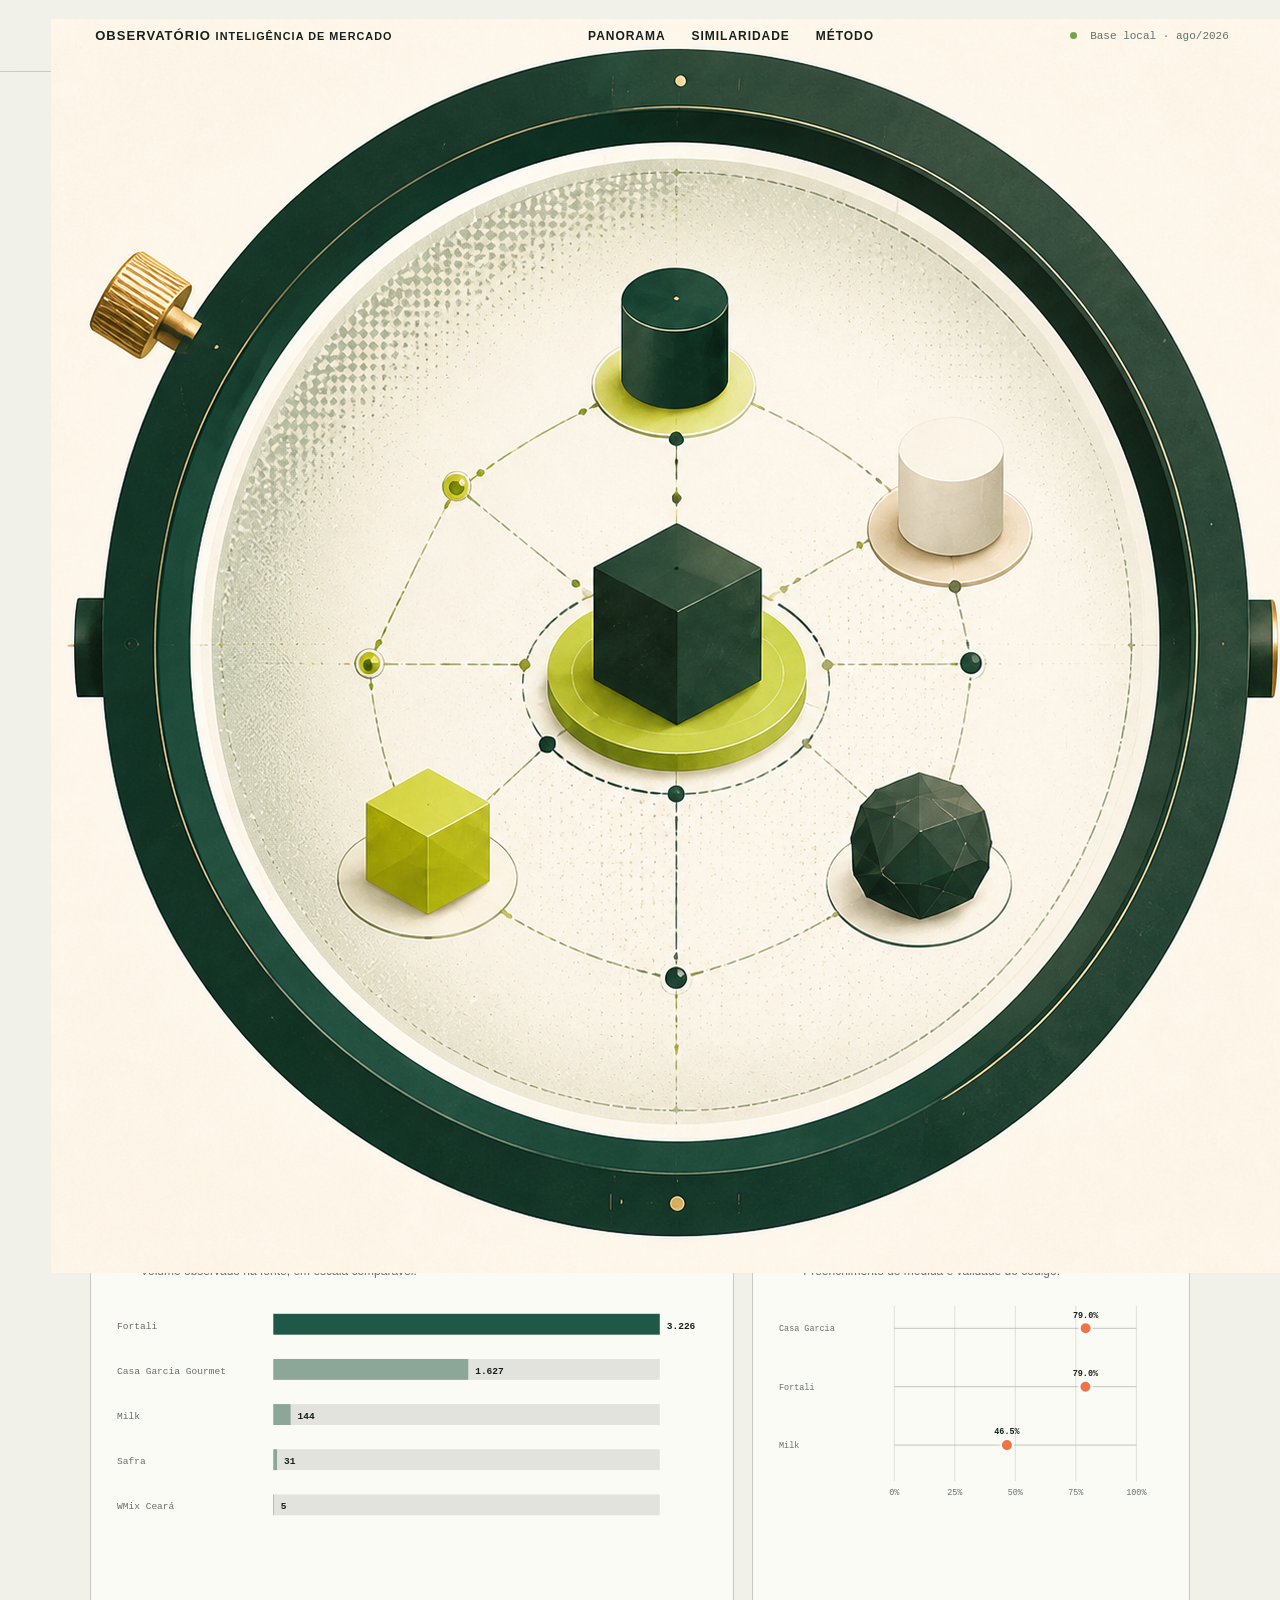
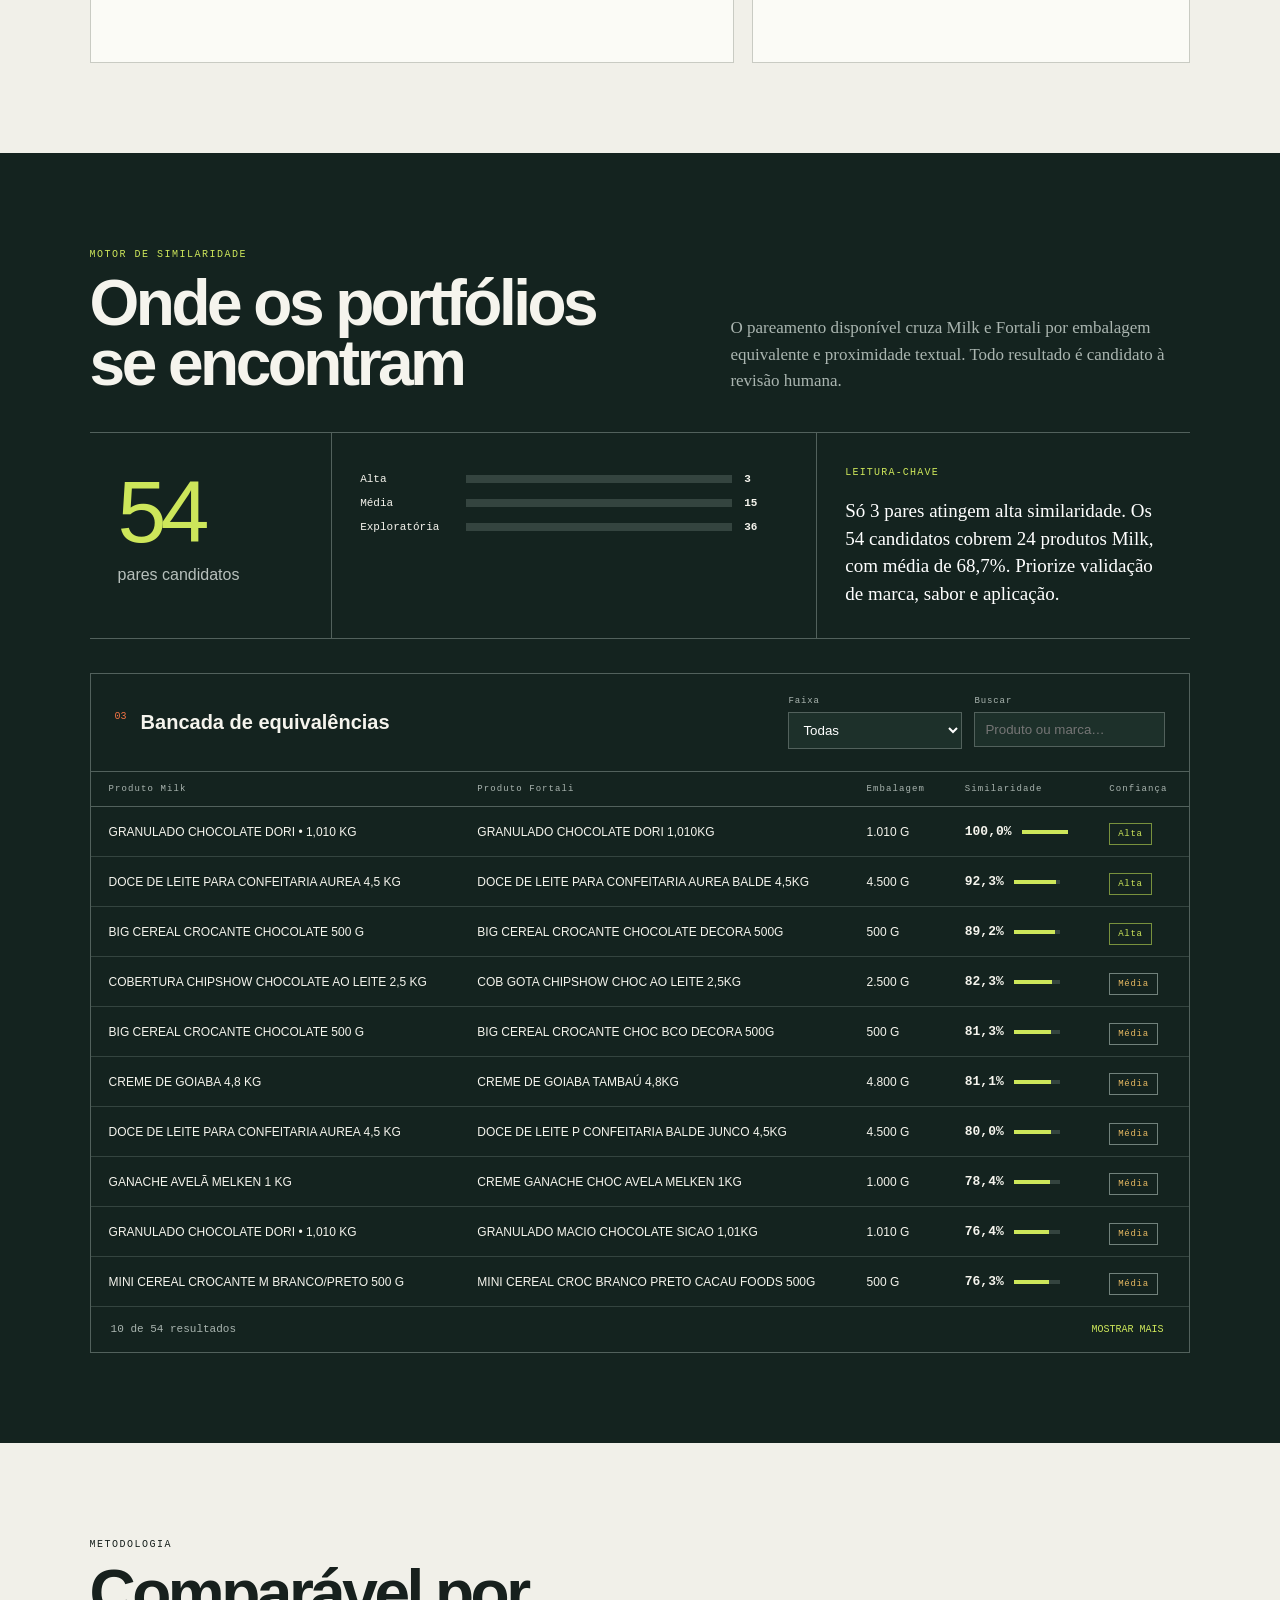
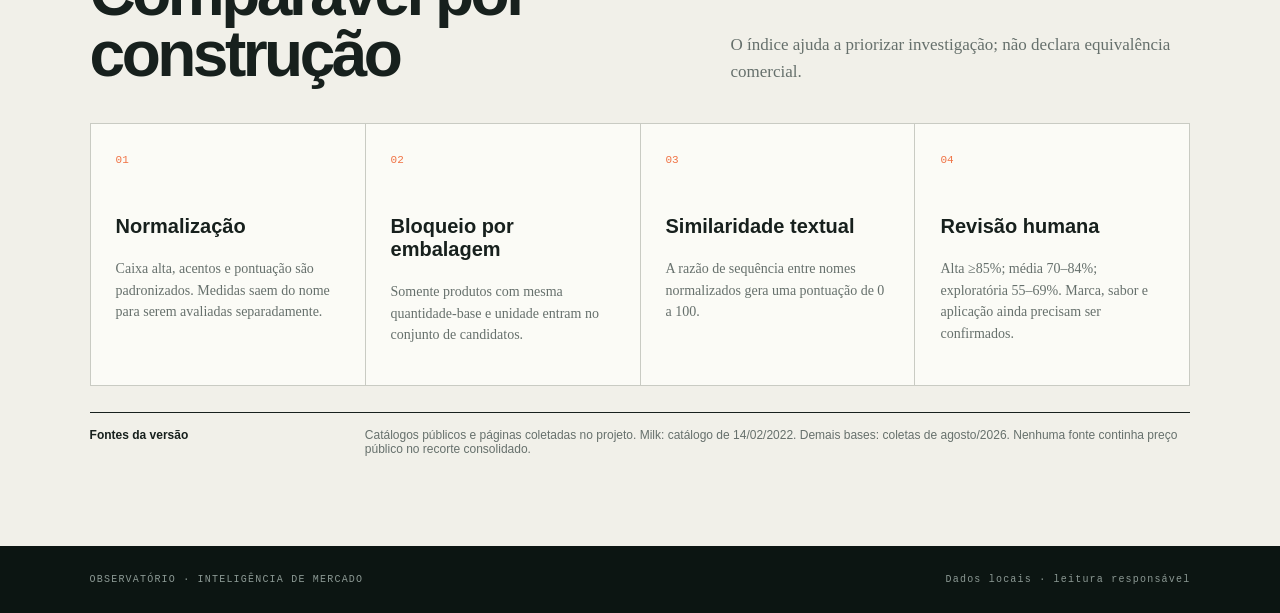
==== index.html @ 1e9b5411 "Publica site do Observatorio no GitHub Pages" ====
<!doctype html>
<html lang="pt-BR">
<head>
  <meta charset="utf-8">
  <meta name="viewport" content="width=device-width, initial-scale=1">
  <meta name="description" content="Observatório de inteligência competitiva com cobertura de catálogos e similaridade de produtos.">
  <title>Observatório — Inteligência de Mercado</title>
  <link rel="stylesheet" href="styles.css">
  <link rel="stylesheet" href="readability.css">
</head>
<body>
  <header class="topbar">
    <a class="brand" href="#inicio" aria-label="Observatório, Inteligência de Mercado, início"><span class="brand-mark"><img src="assets/observatorio-mark.png" alt=""></span><span class="brand-copy">OBSERVATÓRIO <small>INTELIGÊNCIA DE MERCADO</small></span></a>
    <nav aria-label="Navegação principal">
      <a href="#panorama">Panorama</a><a href="#similaridade">Similaridade</a><a href="#metodologia">Método</a>
    </nav>
    <span class="status"><i></i> Base local · ago/2026</span>
  </header>

  <main id="inicio">
    <section class="hero">
      <div class="eyebrow"><span>INTELIGÊNCIA COMPETITIVA</span><b>01</b></div>
      <h1>O mercado em foco.<br><em>Decisões em movimento.</em></h1>
      <p>Uma leitura objetiva do portfólio público de distribuidores, com cobertura, qualidade dos dados e produtos potencialmente equivalentes.</p>
      <div class="hero-actions"><a class="button primary" href="#similaridade">Explorar equivalências <span>↘</span></a><a class="button ghost" href="#metodologia">Como calculamos</a></div>
      <div class="hero-note"><span>ESCOPO ATUAL</span><strong>Variedade · nomes · embalagens</strong><small>Preços públicos não disponíveis nas fontes coletadas.</small></div>
    </section>

    <section class="section" id="panorama">
      <div class="section-head"><div><span class="kicker">PANORAMA DO MERCADO</span><h2>Amplitude da observação</h2></div><p>Fontes públicas consolidadas em diferentes níveis de detalhe. Compare produto com produto apenas onde a granularidade permite.</p></div>
      <div class="kpi-grid" id="kpis" aria-live="polite"></div>
      <div class="grid two">
        <article class="panel chart-panel"><div class="panel-head"><div><span class="panel-index">01</span><h3>Itens públicos por empresa</h3><p>Volume observado na fonte, em escala comparável.</p></div><span class="unit">ITENS</span></div><div id="coverageChart" class="chart" role="img" aria-label="Gráfico de barras de itens públicos por empresa"></div></article>
        <article class="panel chart-panel"><div class="panel-head"><div><span class="panel-index">02</span><h3>Prontidão para comparação</h3><p>Preenchimento de medida e validade do código.</p></div><span class="unit">%</span></div><div id="qualityChart" class="chart" role="img" aria-label="Gráfico de pontos da qualidade dos catálogos"></div></article>
      </div>
    </section>

    <section class="section dark" id="similaridade">
      <div class="section-head"><div><span class="kicker lime">MOTOR DE SIMILARIDADE</span><h2>Onde os portfólios se encontram</h2></div><p>O pareamento disponível cruza Milk e Fortali por embalagem equivalente e proximidade textual. Todo resultado é candidato à revisão humana.</p></div>
      <div class="similarity-summary">
        <div><span class="big-number" id="candidateCount">—</span><p>pares candidatos</p></div>
        <div class="distribution" id="distribution"></div>
        <div class="callout"><span>LEITURA-CHAVE</span><p id="insightText">Carregando análise…</p></div>
      </div>

      <div class="workbench">
        <div class="workbench-head"><div><span class="panel-index">03</span><h3>Bancada de equivalências</h3></div><div class="filters"><label>Faixa<select id="classFilter"><option value="Todas">Todas</option><option value="Alta">Alta · ≥85%</option><option value="Média">Média · 70–84%</option><option value="Baixa">Exploratória · 55–69%</option></select></label><label class="search-label">Buscar<input id="searchInput" type="search" placeholder="Produto ou marca…"></label></div></div>
        <div class="table-wrap"><table><thead><tr><th>Produto Milk</th><th>Produto Fortali</th><th>Embalagem</th><th>Similaridade</th><th>Confiança</th></tr></thead><tbody id="matchesBody"></tbody></table></div>
        <div class="table-footer"><span id="resultCount"></span><button id="loadMore" type="button">Mostrar mais</button></div>
      </div>
    </section>

    <section class="section method" id="metodologia">
      <div class="section-head"><div><span class="kicker">METODOLOGIA</span><h2>Comparável por construção</h2></div><p>O índice ajuda a priorizar investigação; não declara equivalência comercial.</p></div>
      <div class="method-grid">
        <article><b>01</b><h3>Normalização</h3><p>Caixa alta, acentos e pontuação são padronizados. Medidas saem do nome para serem avaliadas separadamente.</p></article>
        <article><b>02</b><h3>Bloqueio por embalagem</h3><p>Somente produtos com mesma quantidade-base e unidade entram no conjunto de candidatos.</p></article>
        <article><b>03</b><h3>Similaridade textual</h3><p>A razão de sequência entre nomes normalizados gera uma pontuação de 0 a 100.</p></article>
        <article><b>04</b><h3>Revisão humana</h3><p>Alta ≥85%; média 70–84%; exploratória 55–69%. Marca, sabor e aplicação ainda precisam ser confirmados.</p></article>
      </div>
      <div class="source-note"><strong>Fontes da versão</strong><p>Catálogos públicos e páginas coletadas no projeto. Milk: catálogo de 14/02/2022. Demais bases: coletas de agosto/2026. Nenhuma fonte continha preço público no recorte consolidado.</p></div>
    </section>
  </main>
  <footer><span>OBSERVATÓRIO · INTELIGÊNCIA DE MERCADO</span><span>Dados locais · leitura responsável</span></footer>
  <script src="app.js"></script>
</body>
</html>
---- styles.css ----
:root{--ink:#17201d;--paper:#f1f0e9;--white:#fbfbf6;--line:#c9cbc3;--muted:#66706c;--green:#1f5846;--lime:#cde65a;--orange:#f07345;--dark:#14231f;--mono:"Courier New",monospace;--sans:Arial,"Helvetica Neue",sans-serif}*{box-sizing:border-box}html{scroll-behavior:smooth}body{margin:0;background:var(--paper);color:var(--ink);font-family:var(--sans)}a{color:inherit}.topbar{height:72px;display:flex;align-items:center;gap:36px;padding:0 4vw;border-bottom:1px solid var(--line);position:sticky;top:0;z-index:20;background:rgba(241,240,233,.94);backdrop-filter:blur(12px)}.brand{display:flex;align-items:center;gap:10px;text-decoration:none;font-weight:800;letter-spacing:.08em;font-size:13px}.brand-mark{display:grid;place-items:center;width:34px;height:34px;border-radius:50%;background:var(--green);color:var(--lime);font-family:var(--mono);font-size:12px}.topbar nav{display:flex;gap:26px;margin:auto}.topbar nav a{text-decoration:none;font-size:12px;font-weight:700;text-transform:uppercase;letter-spacing:.08em}.status{font:11px var(--mono);color:var(--muted)}.status i{display:inline-block;width:7px;height:7px;border-radius:50%;background:#77a448;margin-right:7px}.hero{min-height:680px;padding:70px 7vw 60px;display:grid;grid-template-columns:1.5fr .6fr;grid-template-rows:auto 1fr auto;column-gap:8vw;position:relative;overflow:hidden}.hero:after{content:"";position:absolute;width:520px;height:520px;border:100px solid rgba(31,88,70,.07);border-radius:50%;right:-130px;top:95px}.eyebrow{grid-column:1/-1;display:flex;justify-content:space-between;border-top:1px solid var(--ink);padding-top:12px;font:11px var(--mono);letter-spacing:.12em}.eyebrow b{font-weight:400}.hero h1{font-size:clamp(54px,7vw,108px);line-height:.88;letter-spacing:-.065em;margin:70px 0 30px;max-width:1000px;z-index:1}.hero h1 em{font-family:Georgia,serif;font-weight:400;color:var(--green)}.hero>p{grid-column:2;align-self:center;font:18px/1.5 Georgia,serif;color:#3f4945;z-index:1}.hero-actions{display:flex;gap:12px;align-items:end}.button{padding:15px 19px;text-decoration:none;text-transform:uppercase;font-size:11px;font-weight:800;letter-spacing:.08em;border:1px solid var(--ink)}.button.primary{background:var(--ink);color:white}.button.primary span{margin-left:28px;color:var(--lime)}.button.ghost{background:transparent}.hero-note{align-self:end;border-left:3px solid var(--orange);padding-left:16px;display:grid;gap:5px}.hero-note span,.unit,.kicker{font:10px var(--mono);letter-spacing:.15em}.hero-note strong{font-size:13px}.hero-note small{color:var(--muted)}.section{padding:90px 7vw}.section-head{display:grid;grid-template-columns:1fr minmax(280px,460px);gap:60px;align-items:end;margin-bottom:38px}.section-head h2{font-size:clamp(38px,5vw,68px);letter-spacing:-.055em;line-height:.95;margin:12px 0 0}.section-head>p{font:17px/1.55 Georgia,serif;color:var(--muted);margin:0}.kpi-grid{display:grid;grid-template-columns:repeat(4,1fr);gap:1px;background:var(--line);border:1px solid var(--line);margin-bottom:18px}.kpi{background:var(--white);padding:22px;min-height:142px}.kpi span{font:10px var(--mono);letter-spacing:.1em;color:var(--muted)}.kpi strong{display:block;font-size:42px;letter-spacing:-.05em;margin:22px 0 6px}.kpi small{color:var(--muted)}.grid.two{display:grid;grid-template-columns:1.25fr .85fr;gap:18px}.panel{background:var(--white);border:1px solid var(--line);padding:26px}.panel-head{display:flex;justify-content:space-between}.panel-head>div{display:grid;grid-template-columns:auto 1fr;column-gap:12px}.panel-index{font:10px var(--mono);color:var(--orange)}.panel h3,.workbench h3{font-size:20px;margin:0}.panel-head p{grid-column:2;color:var(--muted);font-size:12px;margin:6px 0}.chart{min-height:330px;margin-top:22px}.chart svg{width:100%;height:auto;overflow:visible}.bar-label,.axis-label{font:11px var(--mono);fill:var(--muted)}.bar-value{font:700 11px var(--mono);fill:var(--ink)}.dark{background:var(--dark);color:#f5f4ed}.dark .section-head>p{color:#aab5b0}.lime{color:var(--lime)}.similarity-summary{display:grid;grid-template-columns:.65fr 1.3fr 1fr;border-top:1px solid #52615c;border-bottom:1px solid #52615c}.similarity-summary>div{padding:28px;border-right:1px solid #52615c}.similarity-summary>div:last-child{border:0}.big-number{font-size:88px;letter-spacing:-.07em;color:var(--lime)}.similarity-summary p{margin:3px 0;color:#b7c0bc}.dist-row{display:grid;grid-template-columns:94px 1fr 44px;gap:12px;align-items:center;margin:12px 0;font:11px var(--mono)}.dist-track{height:8px;background:#34443f}.dist-fill{height:100%;background:var(--lime)}.dist-row.medium .dist-fill{background:#e6b861}.dist-row.low .dist-fill{background:#899791}.callout span{font:10px var(--mono);color:var(--lime);letter-spacing:.12em}.callout p{font:19px/1.45 Georgia,serif;color:white;margin-top:18px}.workbench{margin-top:34px;border:1px solid #52615c}.workbench-head{padding:22px 24px;display:flex;justify-content:space-between;align-items:center}.workbench-head>div:first-child{display:flex;gap:14px}.filters{display:flex;gap:12px}.filters label{font:9px var(--mono);letter-spacing:.1em;color:#aab5b0}.filters select,.filters input{display:block;margin-top:6px;background:#1d302a;color:white;border:1px solid #52615c;padding:9px 10px;min-width:170px}.table-wrap{overflow:auto}table{border-collapse:collapse;width:100%;min-width:850px}th{text-align:left;padding:12px 18px;border-top:1px solid #52615c;border-bottom:1px solid #52615c;font:9px var(--mono);letter-spacing:.12em;color:#aab5b0}td{padding:17px 18px;border-bottom:1px solid #34443f;font-size:12px;vertical-align:middle}.score{display:flex;align-items:center;gap:10px;font:700 13px var(--mono)}.score i{display:block;width:46px;height:4px;background:#34443f}.score i:after{content:"";display:block;width:var(--score);height:100%;background:var(--lime)}.badge{padding:5px 8px;border:1px solid #71817b;font:9px var(--mono);letter-spacing:.08em}.badge.high{color:var(--lime);border-color:#78913d}.badge.medium{color:#e6b861}.table-footer{padding:16px 20px;display:flex;justify-content:space-between;color:#aab5b0;font:11px var(--mono)}.table-footer button{background:none;border:0;color:var(--lime);text-transform:uppercase;font:10px var(--mono);cursor:pointer}.method-grid{display:grid;grid-template-columns:repeat(4,1fr);gap:1px;background:var(--line);border:1px solid var(--line)}.method-grid article{background:var(--white);padding:25px;min-height:230px}.method-grid b{font:11px var(--mono);color:var(--orange)}.method-grid h3{font-size:20px;margin-top:48px}.method-grid p{color:var(--muted);font:14px/1.55 Georgia,serif}.source-note{margin-top:26px;border-top:1px solid var(--ink);padding-top:15px;display:grid;grid-template-columns:1fr 3fr;font-size:12px}.source-note p{margin:0;color:var(--muted)}footer{padding:28px 7vw;background:#0c1512;color:#8c9994;display:flex;justify-content:space-between;font:10px var(--mono);letter-spacing:.12em}@media(max-width:900px){.topbar nav,.status{display:none}.hero{display:block;min-height:auto}.hero h1{margin-top:65px}.hero>p{max-width:560px;margin:40px 0}.hero-note{margin-top:35px}.section-head,.grid.two{grid-template-columns:1fr}.kpi-grid,.method-grid{grid-template-columns:repeat(2,1fr)}.similarity-summary{grid-template-columns:1fr}.similarity-summary>div{border-right:0;border-bottom:1px solid #52615c}.workbench-head{align-items:flex-start;gap:20px;flex-direction:column}.filters{width:100%;flex-wrap:wrap}.filters label,.filters select,.filters input{flex:1;min-width:150px}}@media(max-width:560px){.topbar{height:60px}.hero,.section{padding:55px 20px}.hero h1{font-size:50px}.hero-actions{align-items:stretch;flex-direction:column}.kpi-grid,.method-grid{grid-template-columns:1fr}.section-head{gap:24px}.big-number{font-size:68px}.source-note{grid-template-columns:1fr;gap:10px}footer{gap:20px;flex-direction:column}}
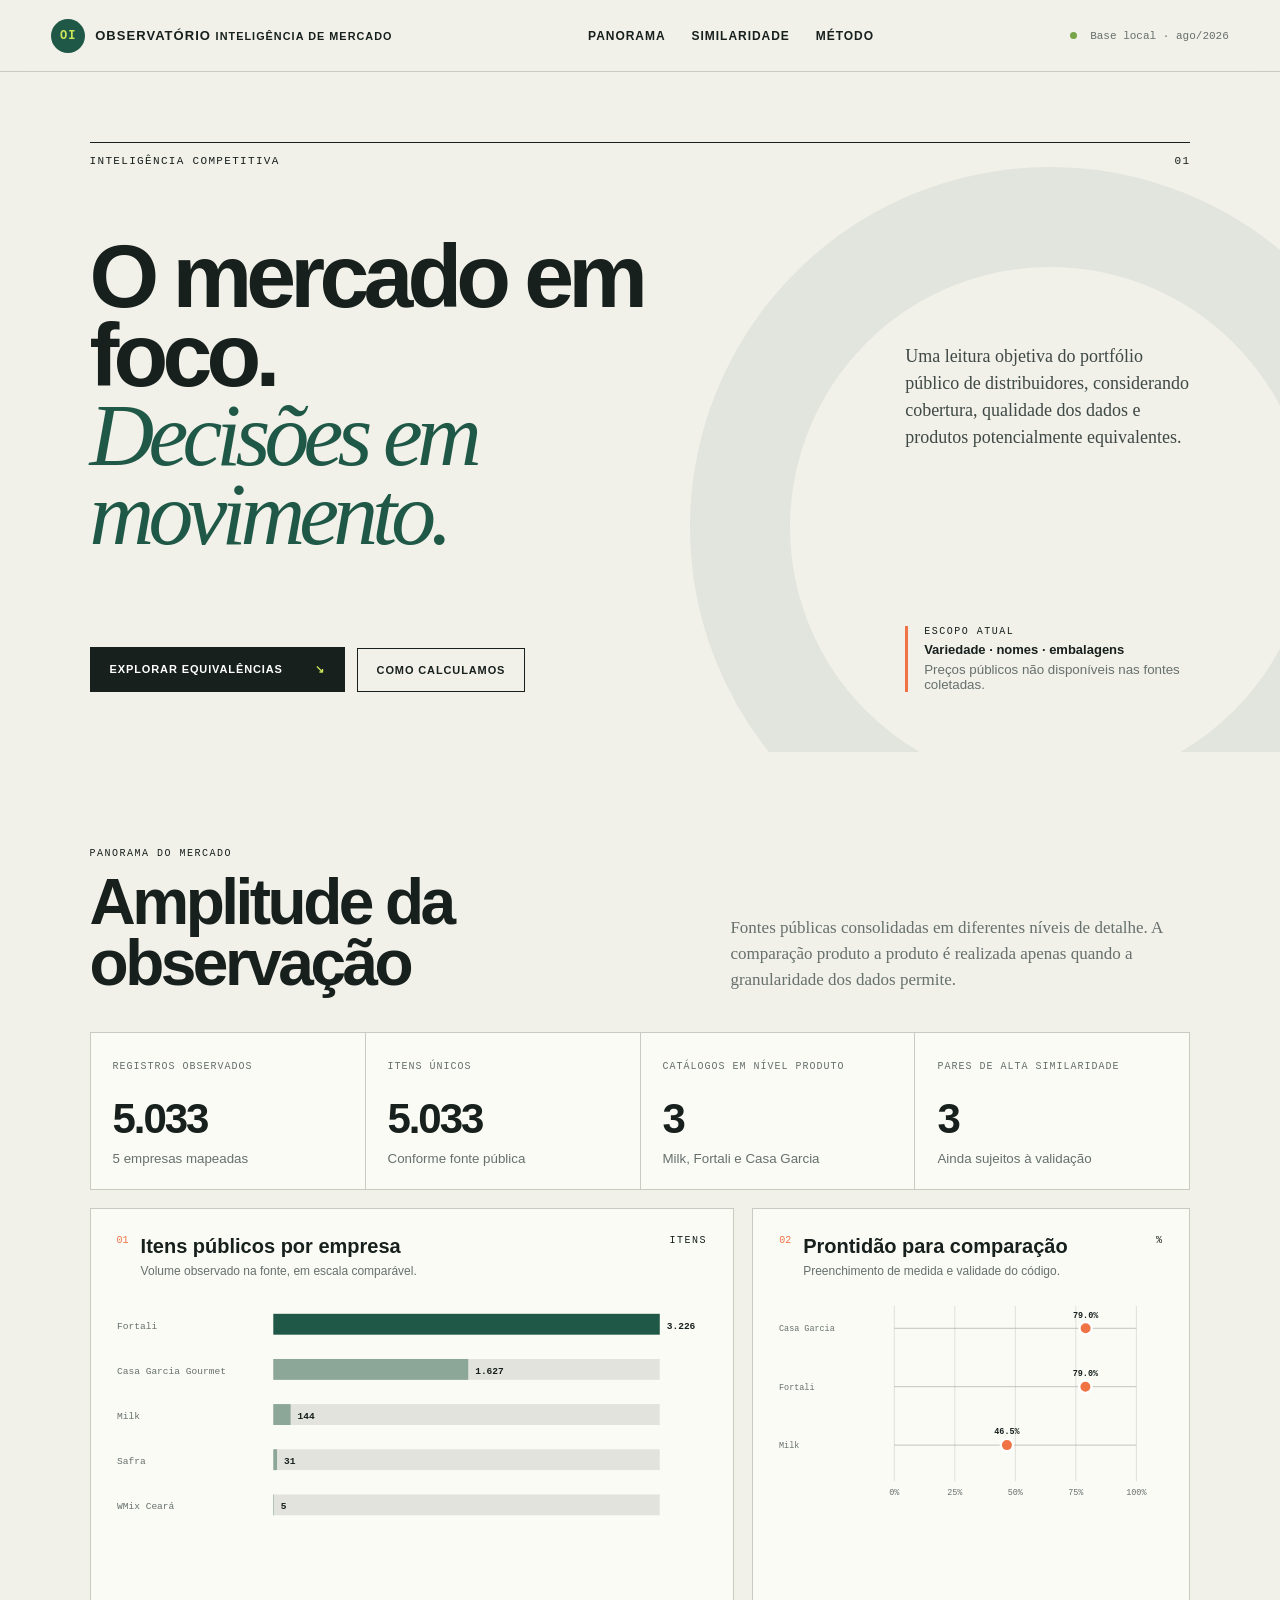
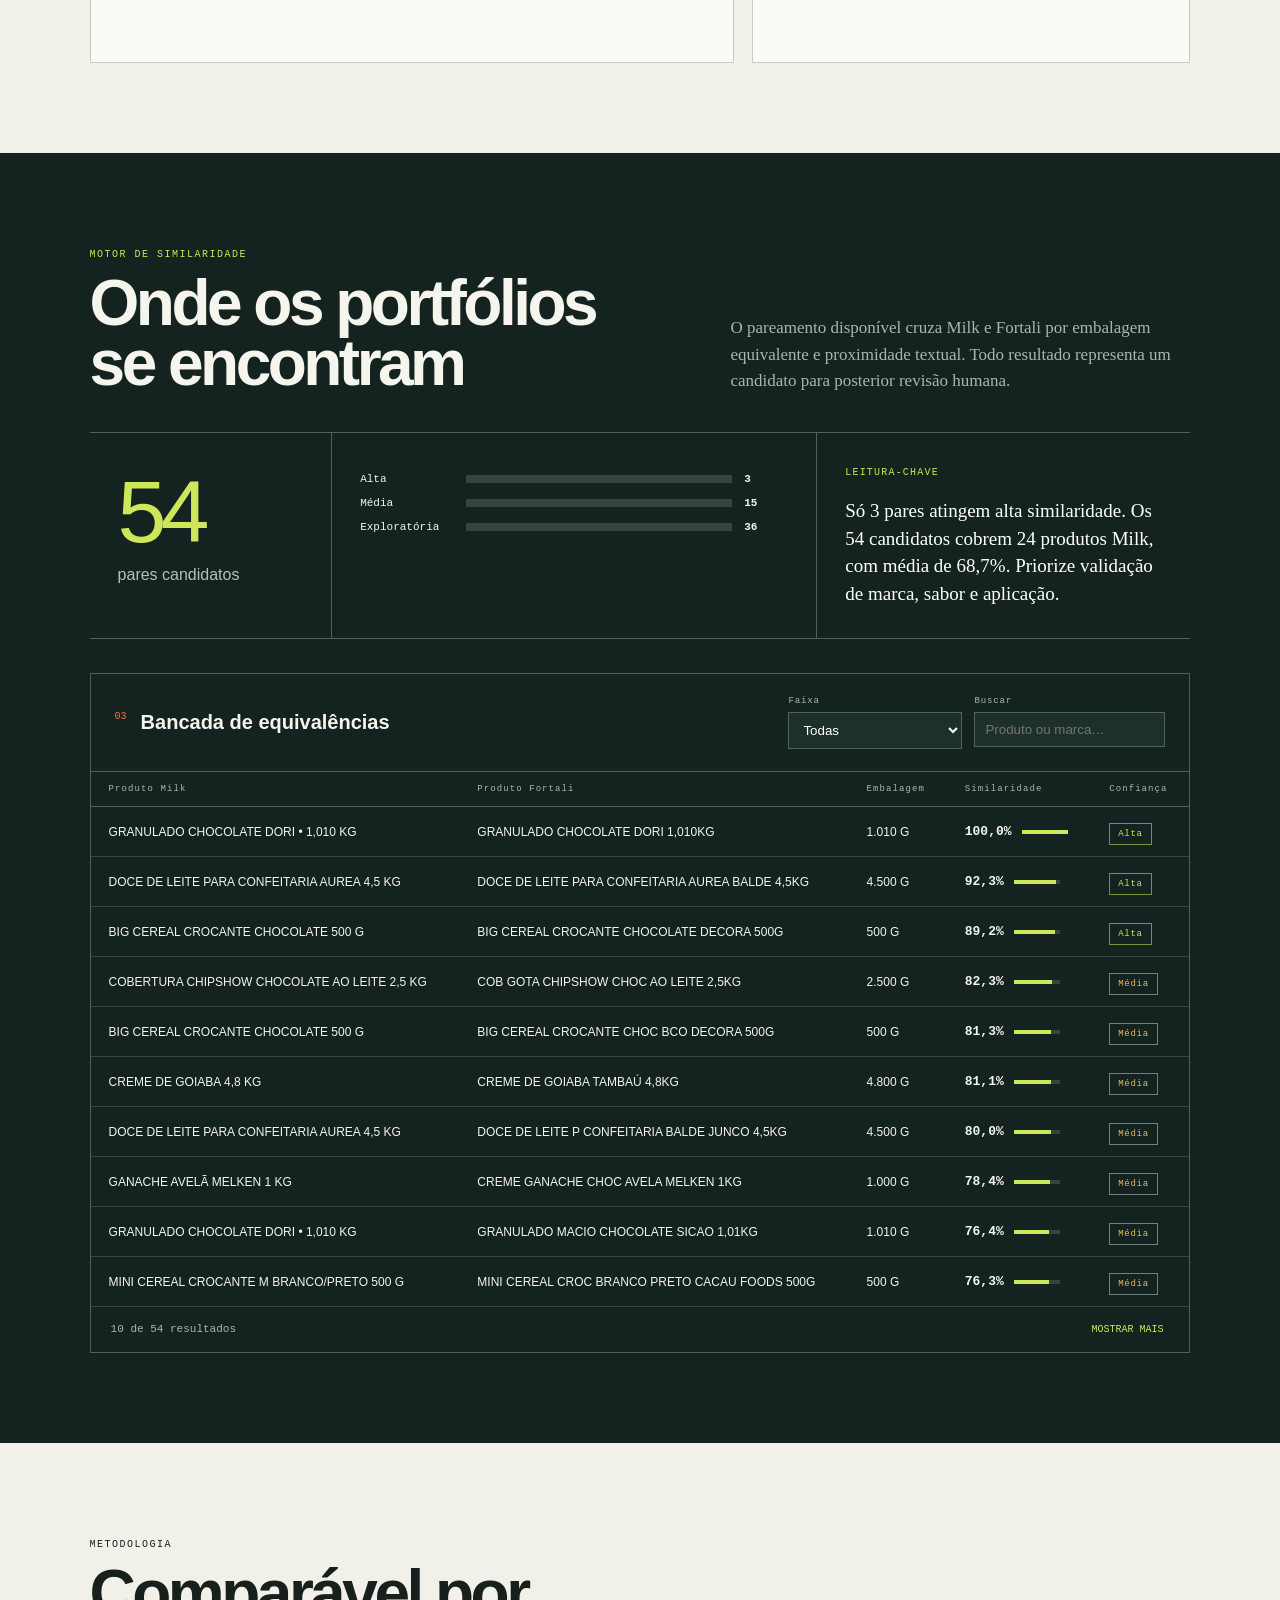
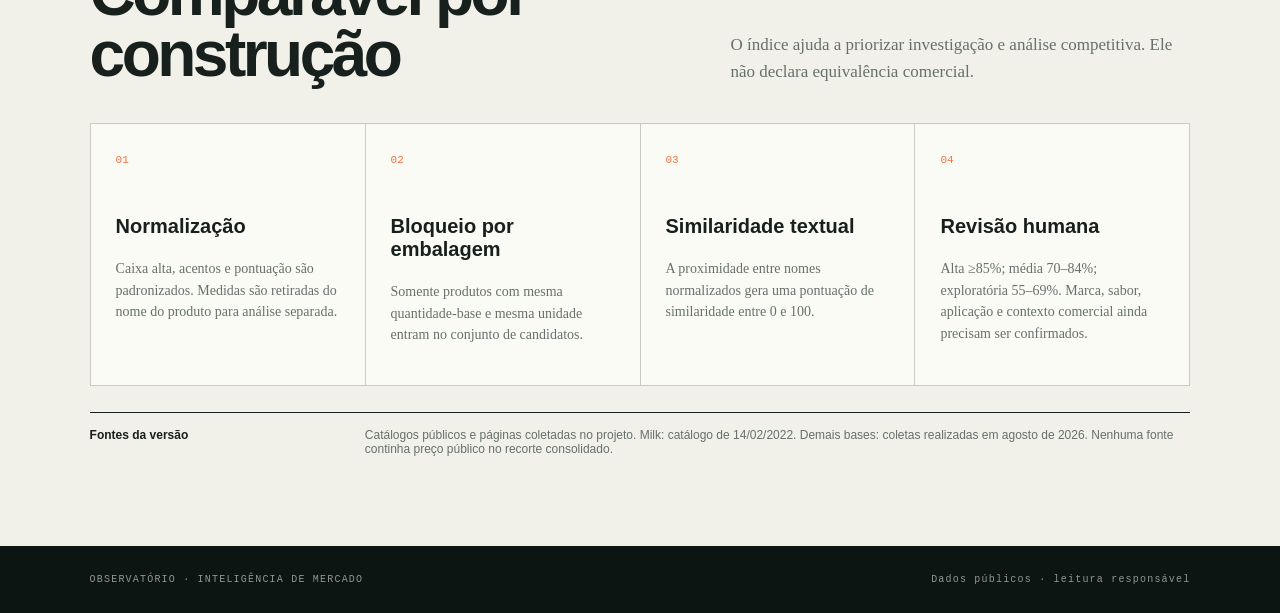
==== commit 5d47edd0: "Reestrutura layout e remove imagem problemática" ====
--- a/index.html
+++ b/index.html
@@ -1,67 +1,376 @@
 <!doctype html>
 <html lang="pt-BR">
+
 <head>
   <meta charset="utf-8">
   <meta name="viewport" content="width=device-width, initial-scale=1">
-  <meta name="description" content="Observatório de inteligência competitiva com cobertura de catálogos e similaridade de produtos.">
+
+  <meta
+    name="description"
+    content="Observatório de inteligência competitiva com cobertura de catálogos, qualidade dos dados e similaridade de produtos."
+  >
+
   <title>Observatório — Inteligência de Mercado</title>
+
   <link rel="stylesheet" href="styles.css">
-  <link rel="stylesheet" href="readability.css">
 </head>
+
 <body>
+
   <header class="topbar">
-    <a class="brand" href="#inicio" aria-label="Observatório, Inteligência de Mercado, início"><span class="brand-mark"><img src="assets/observatorio-mark.png" alt=""></span><span class="brand-copy">OBSERVATÓRIO <small>INTELIGÊNCIA DE MERCADO</small></span></a>
+
+    <a
+      class="brand"
+      href="#inicio"
+      aria-label="Observatório de Inteligência de Mercado - início"
+    >
+      <span class="brand-mark">OI</span>
+
+      <span class="brand-copy">
+        OBSERVATÓRIO
+        <small>INTELIGÊNCIA DE MERCADO</small>
+      </span>
+    </a>
+
     <nav aria-label="Navegação principal">
-      <a href="#panorama">Panorama</a><a href="#similaridade">Similaridade</a><a href="#metodologia">Método</a>
+      <a href="#panorama">Panorama</a>
+      <a href="#similaridade">Similaridade</a>
+      <a href="#metodologia">Método</a>
     </nav>
-    <span class="status"><i></i> Base local · ago/2026</span>
+
+    <span class="status">
+      <i></i>
+      Base local · ago/2026
+    </span>
+
   </header>
 
   <main id="inicio">
+
     <section class="hero">
-      <div class="eyebrow"><span>INTELIGÊNCIA COMPETITIVA</span><b>01</b></div>
-      <h1>O mercado em foco.<br><em>Decisões em movimento.</em></h1>
-      <p>Uma leitura objetiva do portfólio público de distribuidores, com cobertura, qualidade dos dados e produtos potencialmente equivalentes.</p>
-      <div class="hero-actions"><a class="button primary" href="#similaridade">Explorar equivalências <span>↘</span></a><a class="button ghost" href="#metodologia">Como calculamos</a></div>
-      <div class="hero-note"><span>ESCOPO ATUAL</span><strong>Variedade · nomes · embalagens</strong><small>Preços públicos não disponíveis nas fontes coletadas.</small></div>
+
+      <div class="eyebrow">
+        <span>INTELIGÊNCIA COMPETITIVA</span>
+        <b>01</b>
+      </div>
+
+      <h1>
+        O mercado em foco.
+        <br>
+        <em>Decisões em movimento.</em>
+      </h1>
+
+      <p>
+        Uma leitura objetiva do portfólio público de distribuidores,
+        considerando cobertura, qualidade dos dados e produtos
+        potencialmente equivalentes.
+      </p>
+
+      <div class="hero-actions">
+
+        <a
+          class="button primary"
+          href="#similaridade"
+        >
+          Explorar equivalências
+          <span>↘</span>
+        </a>
+
+        <a
+          class="button ghost"
+          href="#metodologia"
+        >
+          Como calculamos
+        </a>
+
+      </div>
+
+      <div class="hero-note">
+        <span>ESCOPO ATUAL</span>
+        <strong>Variedade · nomes · embalagens</strong>
+        <small>Preços públicos não disponíveis nas fontes coletadas.</small>
+      </div>
+
     </section>
 
-    <section class="section" id="panorama">
-      <div class="section-head"><div><span class="kicker">PANORAMA DO MERCADO</span><h2>Amplitude da observação</h2></div><p>Fontes públicas consolidadas em diferentes níveis de detalhe. Compare produto com produto apenas onde a granularidade permite.</p></div>
-      <div class="kpi-grid" id="kpis" aria-live="polite"></div>
+    <section
+      class="section"
+      id="panorama"
+    >
+
+      <div class="section-head">
+
+        <div>
+          <span class="kicker">PANORAMA DO MERCADO</span>
+          <h2>Amplitude da observação</h2>
+        </div>
+
+        <p>
+          Fontes públicas consolidadas em diferentes níveis de detalhe.
+          A comparação produto a produto é realizada apenas quando
+          a granularidade dos dados permite.
+        </p>
+
+      </div>
+
+      <div
+        class="kpi-grid"
+        id="kpis"
+        aria-live="polite"
+      ></div>
+
       <div class="grid two">
-        <article class="panel chart-panel"><div class="panel-head"><div><span class="panel-index">01</span><h3>Itens públicos por empresa</h3><p>Volume observado na fonte, em escala comparável.</p></div><span class="unit">ITENS</span></div><div id="coverageChart" class="chart" role="img" aria-label="Gráfico de barras de itens públicos por empresa"></div></article>
-        <article class="panel chart-panel"><div class="panel-head"><div><span class="panel-index">02</span><h3>Prontidão para comparação</h3><p>Preenchimento de medida e validade do código.</p></div><span class="unit">%</span></div><div id="qualityChart" class="chart" role="img" aria-label="Gráfico de pontos da qualidade dos catálogos"></div></article>
-      </div>
+
+        <article class="panel chart-panel">
+
+          <div class="panel-head">
+
+            <div>
+              <span class="panel-index">01</span>
+              <h3>Itens públicos por empresa</h3>
+              <p>Volume observado na fonte, em escala comparável.</p>
+            </div>
+
+            <span class="unit">ITENS</span>
+
+          </div>
+
+          <div
+            id="coverageChart"
+            class="chart"
+            role="img"
+            aria-label="Gráfico de barras de itens públicos por empresa"
+          ></div>
+
+        </article>
+
+        <article class="panel chart-panel">
+
+          <div class="panel-head">
+
+            <div>
+              <span class="panel-index">02</span>
+              <h3>Prontidão para comparação</h3>
+              <p>Preenchimento de medida e validade do código.</p>
+            </div>
+
+            <span class="unit">%</span>
+
+          </div>
+
+          <div
+            id="qualityChart"
+            class="chart"
+            role="img"
+            aria-label="Gráfico de qualidade dos catálogos"
+          ></div>
+
+        </article>
+
+      </div>
+
     </section>
 
-    <section class="section dark" id="similaridade">
-      <div class="section-head"><div><span class="kicker lime">MOTOR DE SIMILARIDADE</span><h2>Onde os portfólios se encontram</h2></div><p>O pareamento disponível cruza Milk e Fortali por embalagem equivalente e proximidade textual. Todo resultado é candidato à revisão humana.</p></div>
+    <section
+      class="section dark"
+      id="similaridade"
+    >
+
+      <div class="section-head">
+
+        <div>
+          <span class="kicker lime">MOTOR DE SIMILARIDADE</span>
+          <h2>Onde os portfólios se encontram</h2>
+        </div>
+
+        <p>
+          O pareamento disponível cruza Milk e Fortali por embalagem equivalente
+          e proximidade textual. Todo resultado representa um candidato
+          para posterior revisão humana.
+        </p>
+
+      </div>
+
       <div class="similarity-summary">
-        <div><span class="big-number" id="candidateCount">—</span><p>pares candidatos</p></div>
-        <div class="distribution" id="distribution"></div>
-        <div class="callout"><span>LEITURA-CHAVE</span><p id="insightText">Carregando análise…</p></div>
+
+        <div>
+          <span
+            class="big-number"
+            id="candidateCount"
+          >
+            —
+          </span>
+
+          <p>pares candidatos</p>
+        </div>
+
+        <div
+          class="distribution"
+          id="distribution"
+        ></div>
+
+        <div class="callout">
+          <span>LEITURA-CHAVE</span>
+          <p id="insightText">Carregando análise…</p>
+        </div>
+
       </div>
 
       <div class="workbench">
-        <div class="workbench-head"><div><span class="panel-index">03</span><h3>Bancada de equivalências</h3></div><div class="filters"><label>Faixa<select id="classFilter"><option value="Todas">Todas</option><option value="Alta">Alta · ≥85%</option><option value="Média">Média · 70–84%</option><option value="Baixa">Exploratória · 55–69%</option></select></label><label class="search-label">Buscar<input id="searchInput" type="search" placeholder="Produto ou marca…"></label></div></div>
-        <div class="table-wrap"><table><thead><tr><th>Produto Milk</th><th>Produto Fortali</th><th>Embalagem</th><th>Similaridade</th><th>Confiança</th></tr></thead><tbody id="matchesBody"></tbody></table></div>
-        <div class="table-footer"><span id="resultCount"></span><button id="loadMore" type="button">Mostrar mais</button></div>
-      </div>
+
+        <div class="workbench-head">
+
+          <div>
+            <span class="panel-index">03</span>
+            <h3>Bancada de equivalências</h3>
+          </div>
+
+          <div class="filters">
+
+            <label>
+              Faixa
+
+              <select id="classFilter">
+                <option value="Todas">Todas</option>
+                <option value="Alta">Alta · ≥85%</option>
+                <option value="Média">Média · 70–84%</option>
+                <option value="Baixa">Exploratória · 55–69%</option>
+              </select>
+
+            </label>
+
+            <label class="search-label">
+              Buscar
+
+              <input
+                id="searchInput"
+                type="search"
+                placeholder="Produto ou marca…"
+              >
+            </label>
+
+          </div>
+
+        </div>
+
+        <div class="table-wrap">
+
+          <table>
+
+            <thead>
+              <tr>
+                <th>Produto Milk</th>
+                <th>Produto Fortali</th>
+                <th>Embalagem</th>
+                <th>Similaridade</th>
+                <th>Confiança</th>
+              </tr>
+            </thead>
+
+            <tbody id="matchesBody"></tbody>
+
+          </table>
+
+        </div>
+
+        <div class="table-footer">
+          <span id="resultCount"></span>
+
+          <button
+            id="loadMore"
+            type="button"
+          >
+            Mostrar mais
+          </button>
+        </div>
+
+      </div>
+
     </section>
 
-    <section class="section method" id="metodologia">
-      <div class="section-head"><div><span class="kicker">METODOLOGIA</span><h2>Comparável por construção</h2></div><p>O índice ajuda a priorizar investigação; não declara equivalência comercial.</p></div>
+    <section
+      class="section method"
+      id="metodologia"
+    >
+
+      <div class="section-head">
+
+        <div>
+          <span class="kicker">METODOLOGIA</span>
+          <h2>Comparável por construção</h2>
+        </div>
+
+        <p>
+          O índice ajuda a priorizar investigação e análise competitiva.
+          Ele não declara equivalência comercial.
+        </p>
+
+      </div>
+
       <div class="method-grid">
-        <article><b>01</b><h3>Normalização</h3><p>Caixa alta, acentos e pontuação são padronizados. Medidas saem do nome para serem avaliadas separadamente.</p></article>
-        <article><b>02</b><h3>Bloqueio por embalagem</h3><p>Somente produtos com mesma quantidade-base e unidade entram no conjunto de candidatos.</p></article>
-        <article><b>03</b><h3>Similaridade textual</h3><p>A razão de sequência entre nomes normalizados gera uma pontuação de 0 a 100.</p></article>
-        <article><b>04</b><h3>Revisão humana</h3><p>Alta ≥85%; média 70–84%; exploratória 55–69%. Marca, sabor e aplicação ainda precisam ser confirmados.</p></article>
-      </div>
-      <div class="source-note"><strong>Fontes da versão</strong><p>Catálogos públicos e páginas coletadas no projeto. Milk: catálogo de 14/02/2022. Demais bases: coletas de agosto/2026. Nenhuma fonte continha preço público no recorte consolidado.</p></div>
+
+        <article>
+          <b>01</b>
+          <h3>Normalização</h3>
+          <p>
+            Caixa alta, acentos e pontuação são padronizados.
+            Medidas são retiradas do nome do produto para análise separada.
+          </p>
+        </article>
+
+        <article>
+          <b>02</b>
+          <h3>Bloqueio por embalagem</h3>
+          <p>
+            Somente produtos com mesma quantidade-base e mesma unidade
+            entram no conjunto de candidatos.
+          </p>
+        </article>
+
+        <article>
+          <b>03</b>
+          <h3>Similaridade textual</h3>
+          <p>
+            A proximidade entre nomes normalizados gera
+            uma pontuação de similaridade entre 0 e 100.
+          </p>
+        </article>
+
+        <article>
+          <b>04</b>
+          <h3>Revisão humana</h3>
+          <p>
+            Alta ≥85%; média 70–84%; exploratória 55–69%.
+            Marca, sabor, aplicação e contexto comercial
+            ainda precisam ser confirmados.
+          </p>
+        </article>
+
+      </div>
+
+      <div class="source-note">
+
+        <strong>Fontes da versão</strong>
+
+        <p>
+          Catálogos públicos e páginas coletadas no projeto.
+          Milk: catálogo de 14/02/2022.
+          Demais bases: coletas realizadas em agosto de 2026.
+          Nenhuma fonte continha preço público no recorte consolidado.
+        </p>
+
+      </div>
+
     </section>
+
   </main>
-  <footer><span>OBSERVATÓRIO · INTELIGÊNCIA DE MERCADO</span><span>Dados locais · leitura responsável</span></footer>
+
+  <footer>
+    <span>OBSERVATÓRIO · INTELIGÊNCIA DE MERCADO</span>
+    <span>Dados públicos · leitura responsável</span>
+  </footer>
+
   <script src="app.js"></script>
+
 </body>
-</html>
+</html>
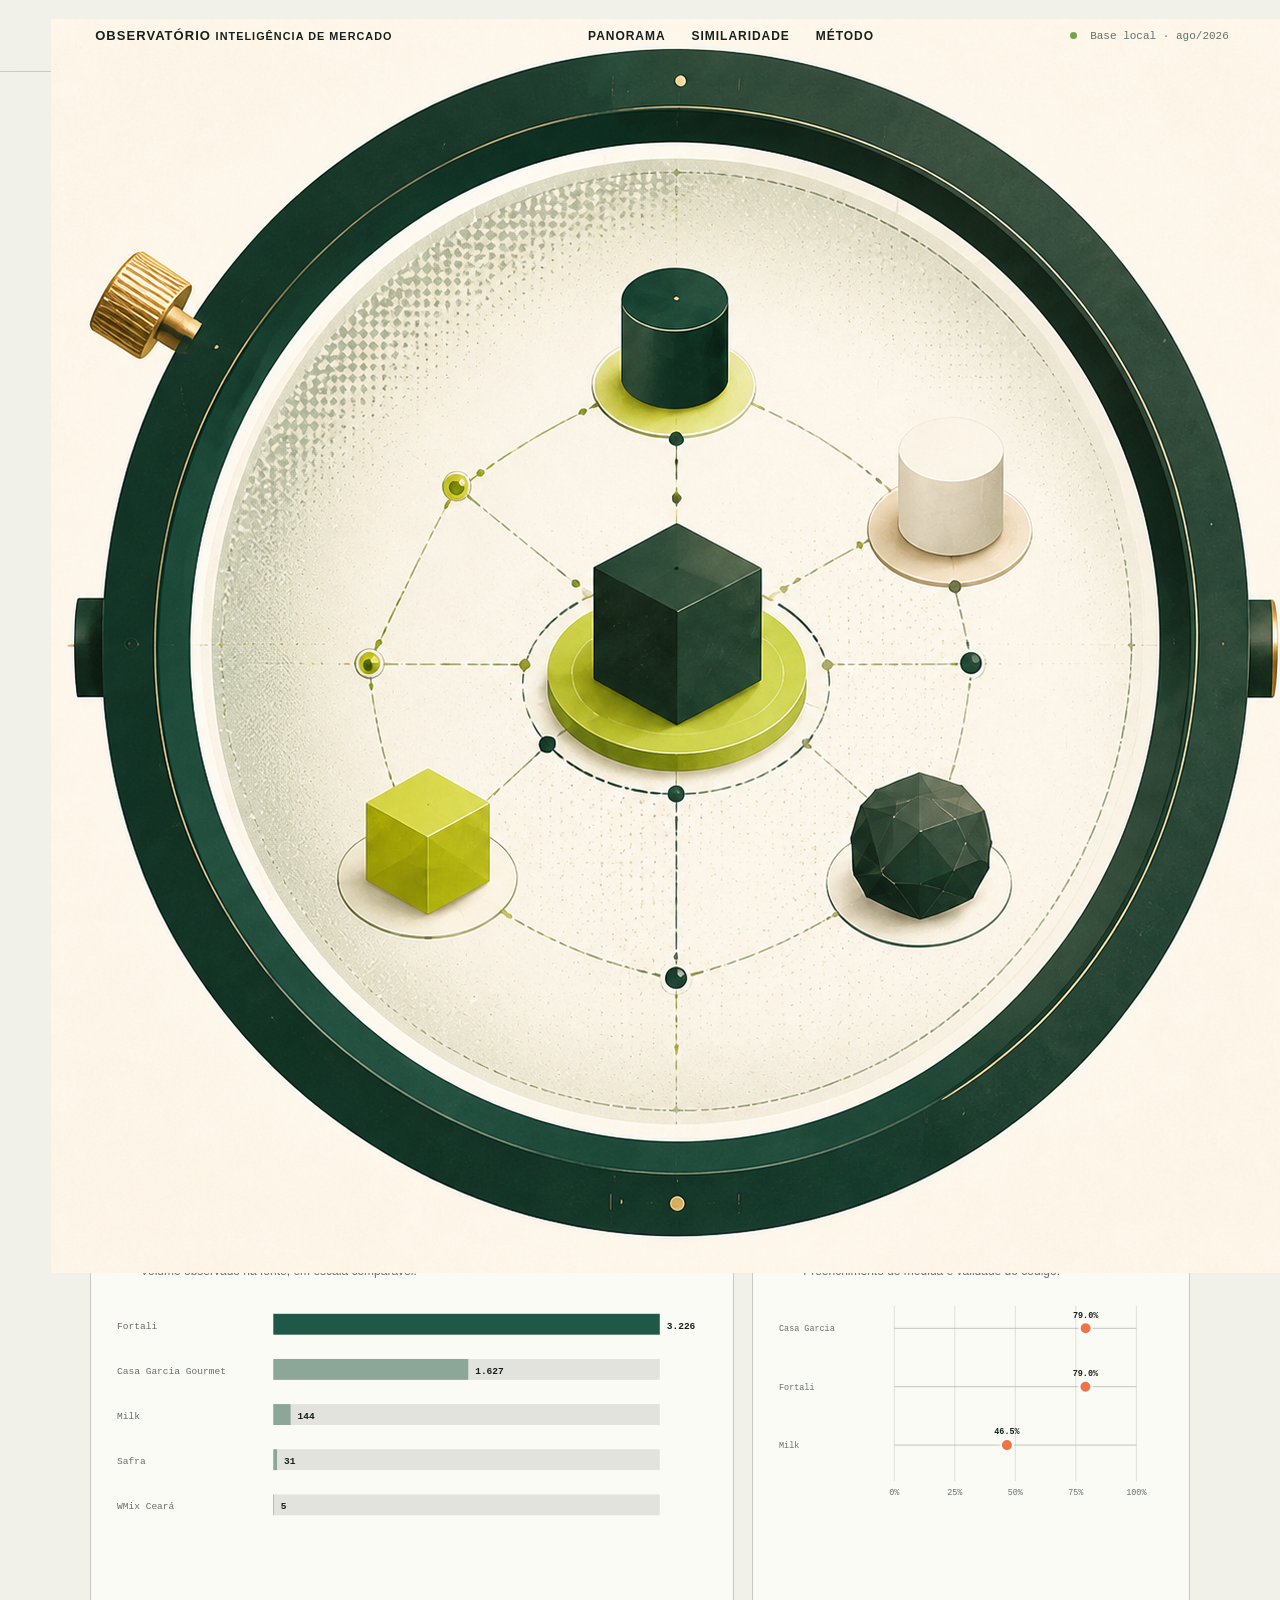
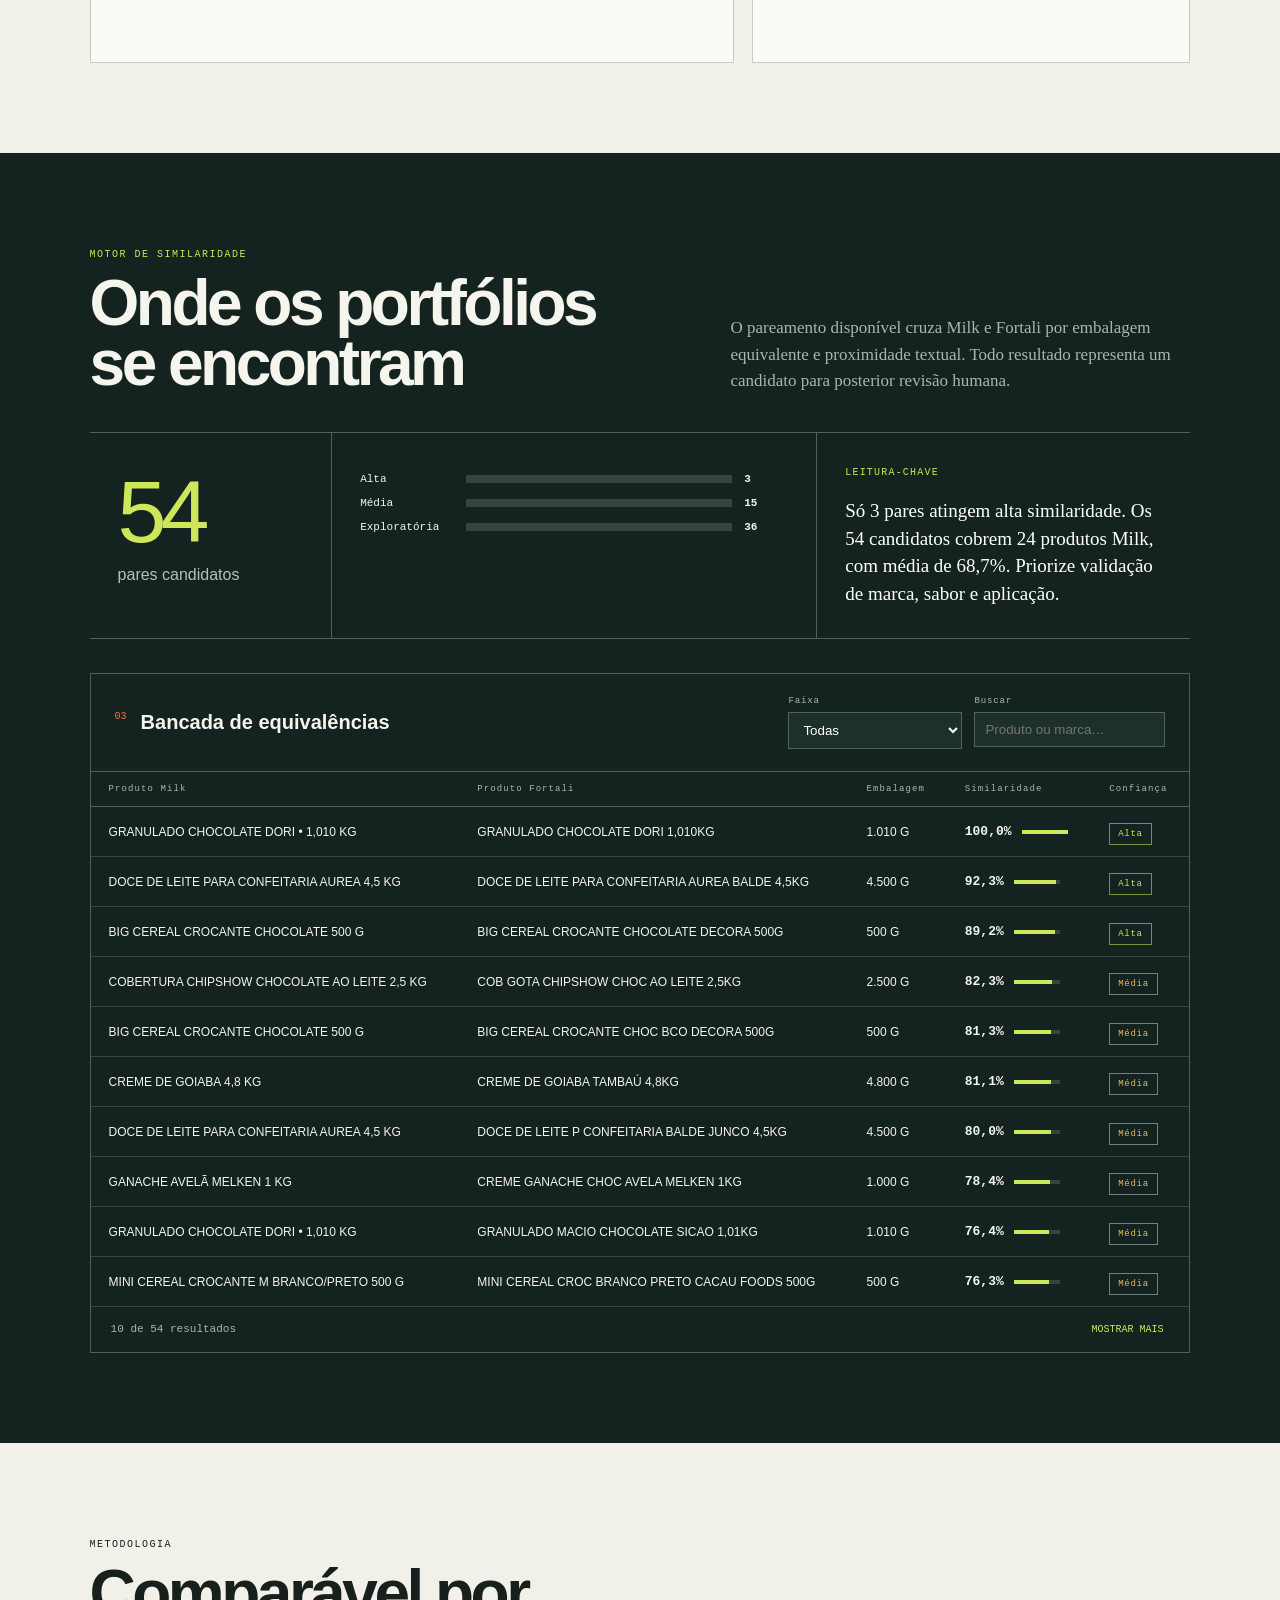
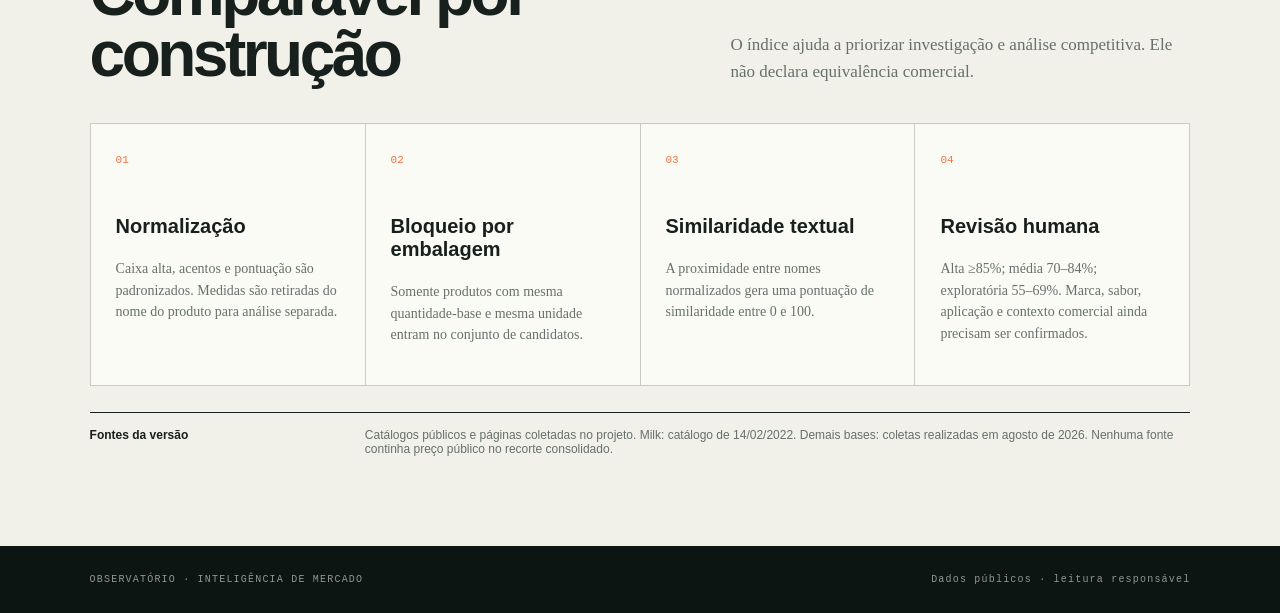
==== commit 52f8a9b4: "Insere logo controlado no cabecalho" ====
--- a/index.html
+++ b/index.html
@@ -24,12 +24,19 @@
       href="#inicio"
       aria-label="Observatório de Inteligência de Mercado - início"
     >
-      <span class="brand-mark">OI</span>
+
+      <span class="brand-mark">
+        <img
+          src="assets/observatorio-mark.png"
+          alt="Marca do Observatório"
+        >
+      </span>
 
       <span class="brand-copy">
         OBSERVATÓRIO
         <small>INTELIGÊNCIA DE MERCADO</small>
       </span>
+
     </a>
 
     <nav aria-label="Navegação principal">
@@ -88,7 +95,9 @@
       <div class="hero-note">
         <span>ESCOPO ATUAL</span>
         <strong>Variedade · nomes · embalagens</strong>
-        <small>Preços públicos não disponíveis nas fontes coletadas.</small>
+        <small>
+          Preços públicos não disponíveis nas fontes coletadas.
+        </small>
       </div>
 
     </section>
@@ -184,9 +193,9 @@
         </div>
 
         <p>
-          O pareamento disponível cruza Milk e Fortali por embalagem equivalente
-          e proximidade textual. Todo resultado representa um candidato
-          para posterior revisão humana.
+          O pareamento disponível cruza Milk e Fortali por embalagem
+          equivalente e proximidade textual. Todo resultado representa
+          um candidato para posterior revisão humana.
         </p>
 
       </div>
@@ -274,6 +283,7 @@
         </div>
 
         <div class="table-footer">
+
           <span id="resultCount"></span>
 
           <button
@@ -282,6 +292,7 @@
           >
             Mostrar mais
           </button>
+
         </div>
 
       </div>
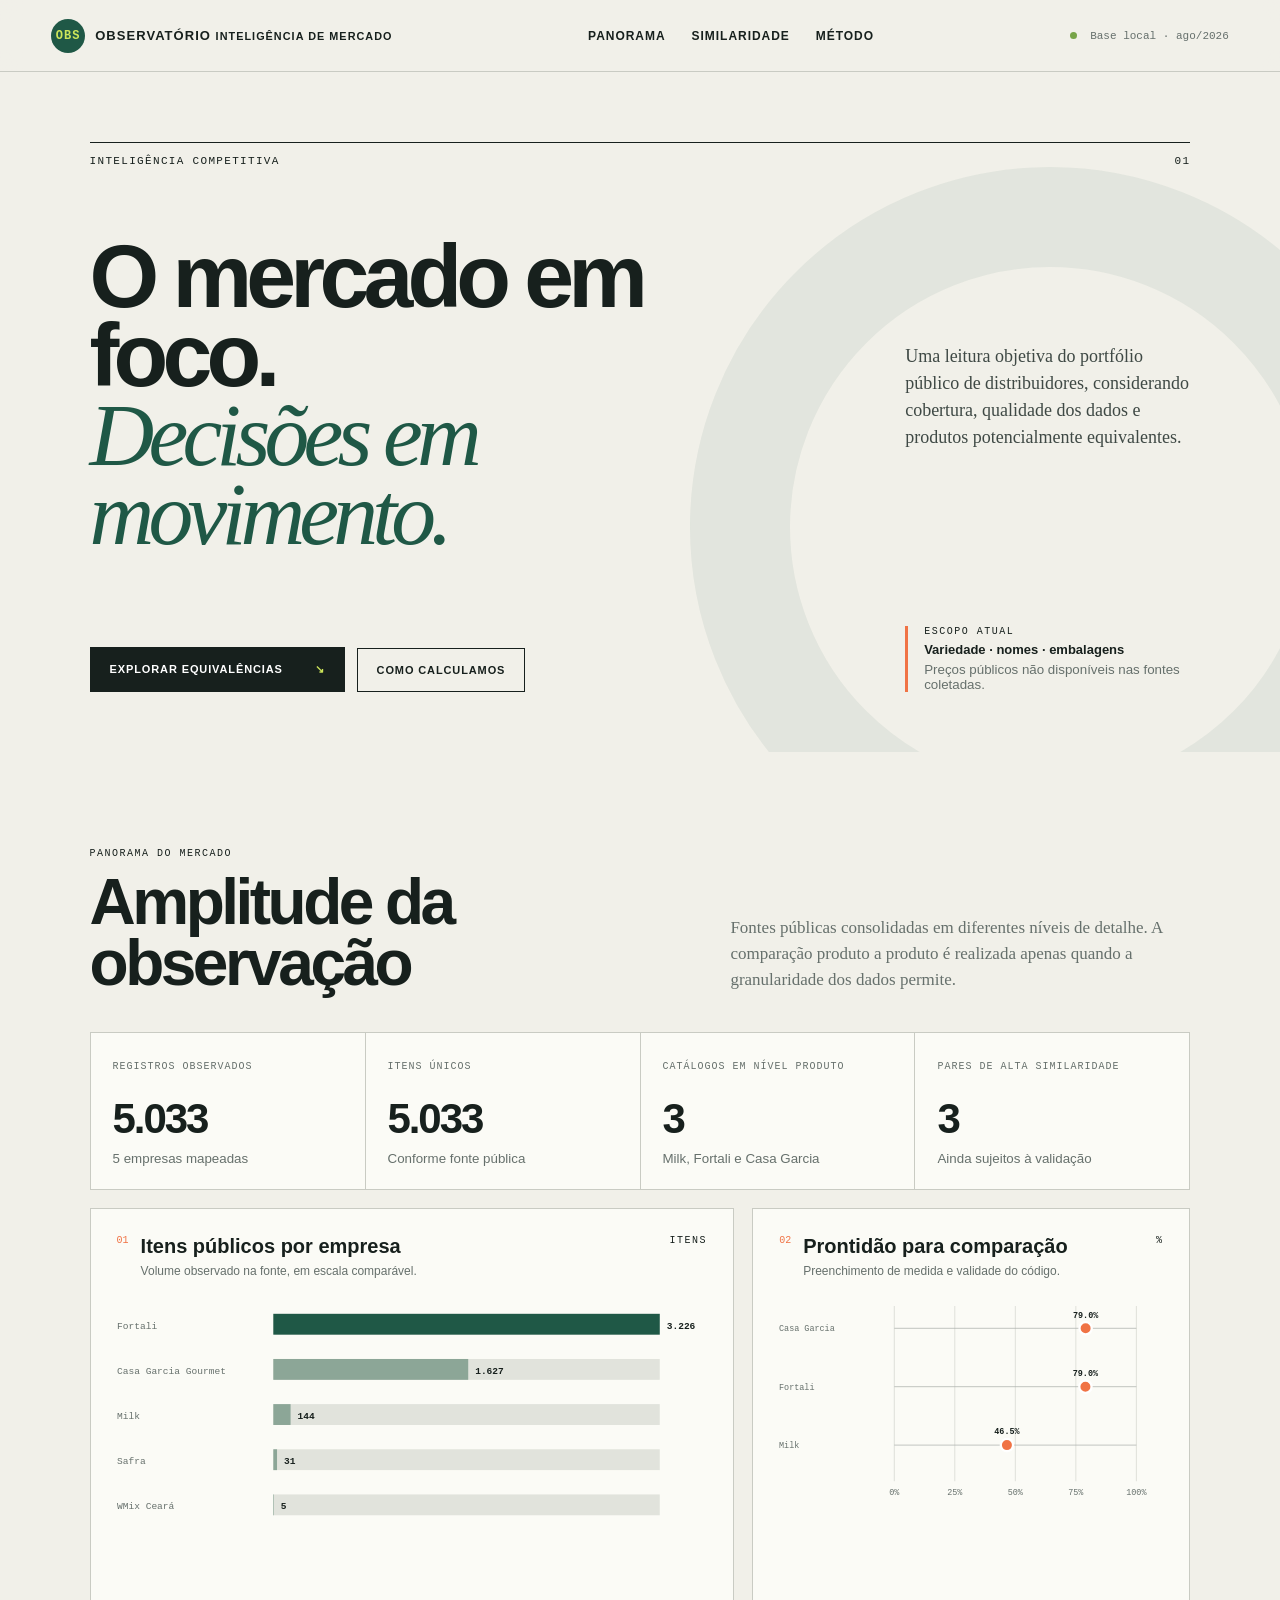
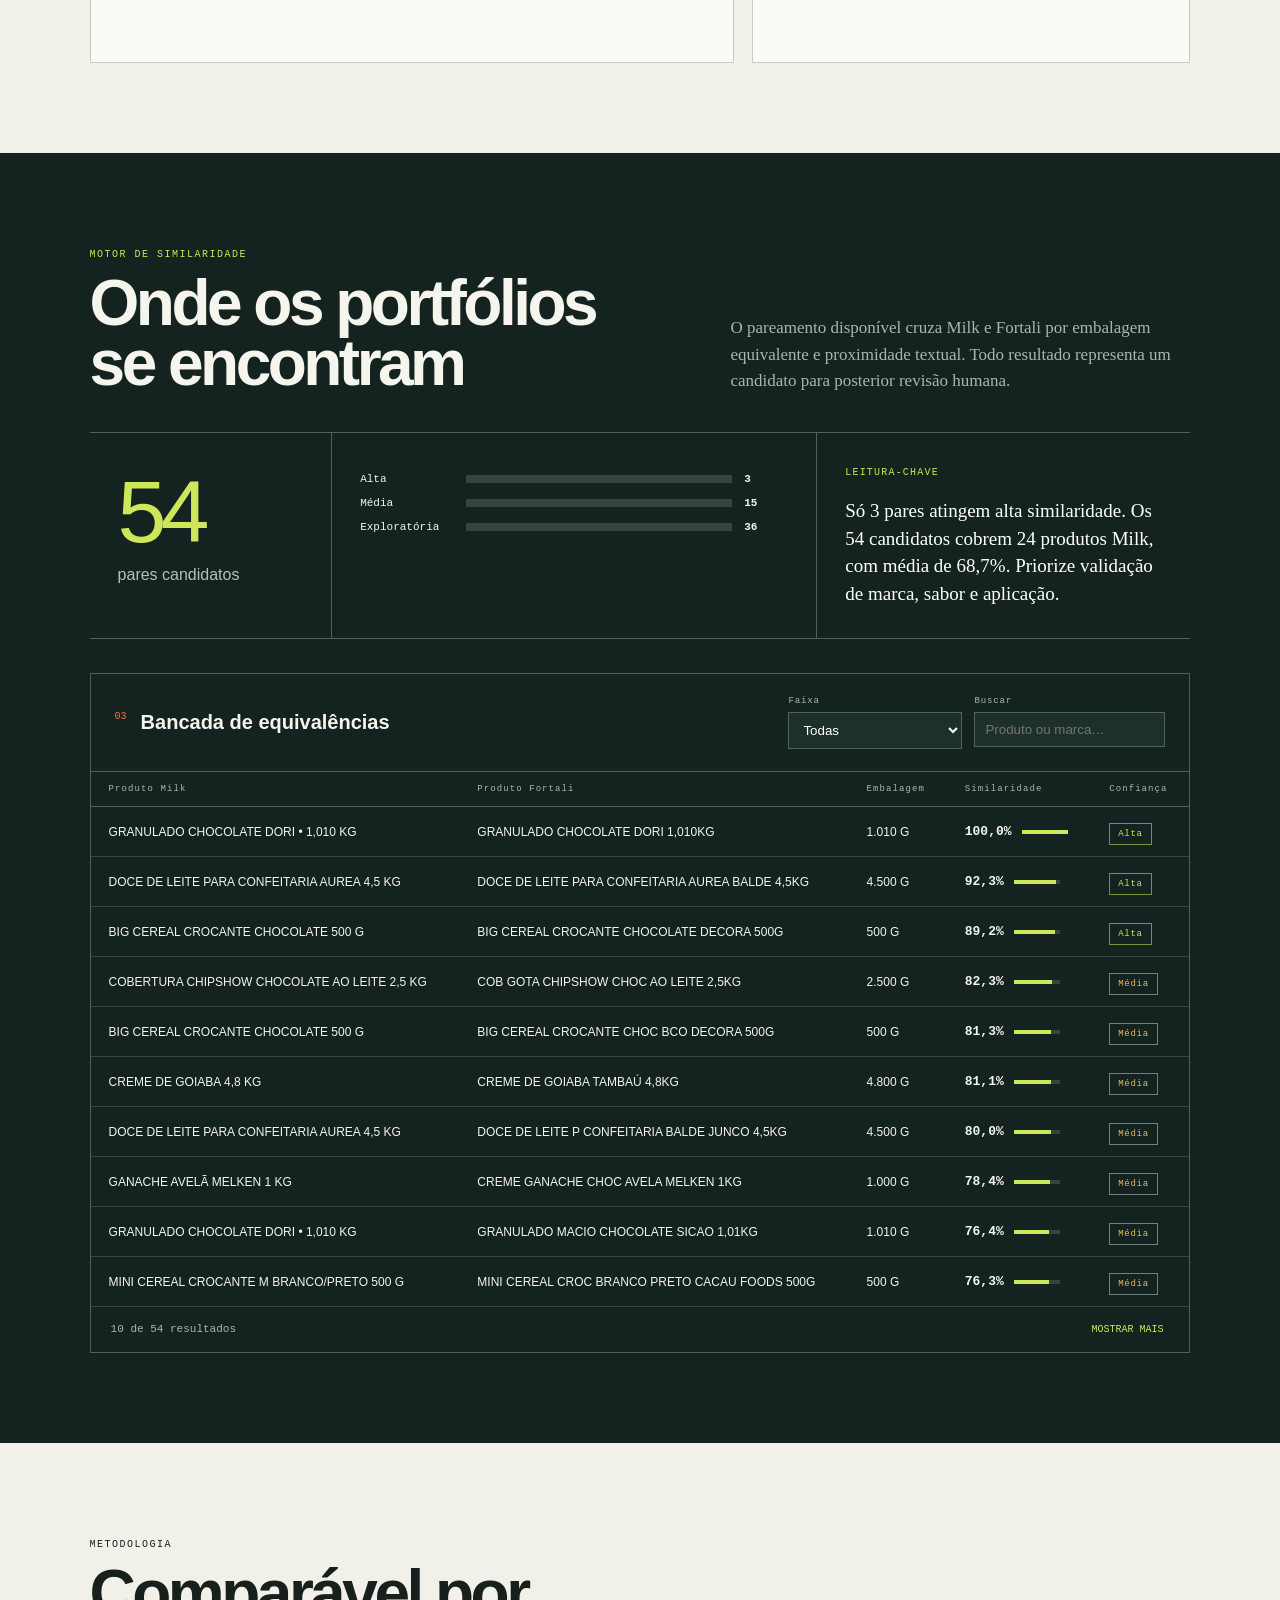
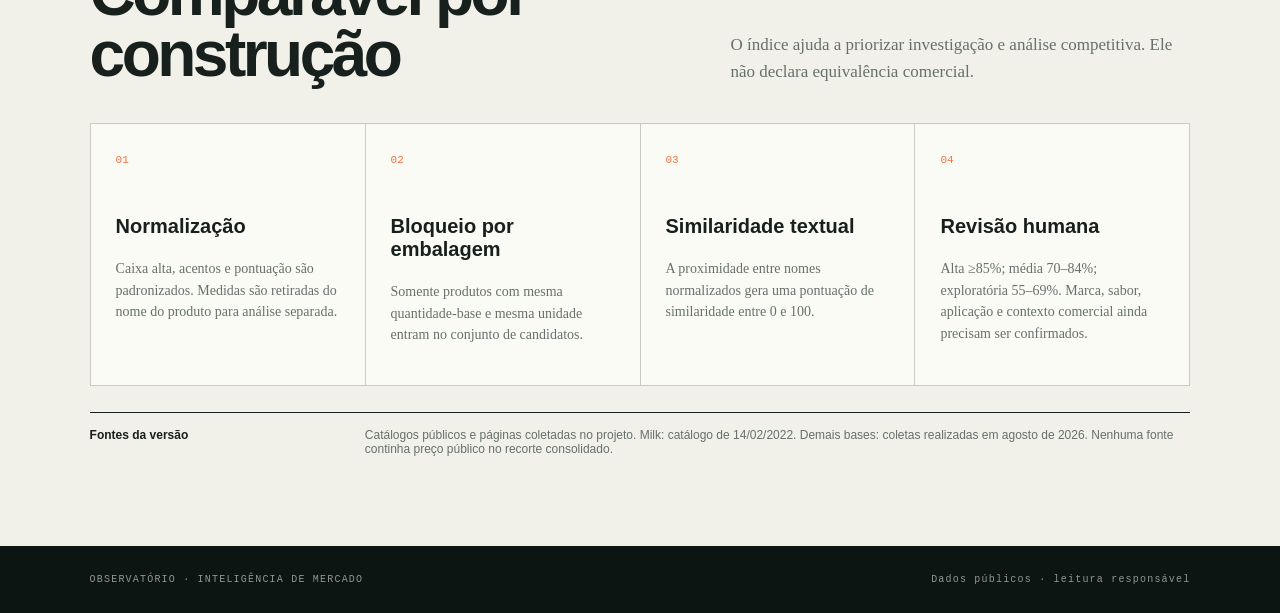
==== commit ce81e974: "Remove logo e estabiliza layout do Observatorio" ====
--- a/index.html
+++ b/index.html
@@ -25,12 +25,7 @@
       aria-label="Observatório de Inteligência de Mercado - início"
     >
 
-      <span class="brand-mark">
-        <img
-          src="assets/observatorio-mark.png"
-          alt="Marca do Observatório"
-        >
-      </span>
+      <span class="brand-mark">OBS</span>
 
       <span class="brand-copy">
         OBSERVATÓRIO
